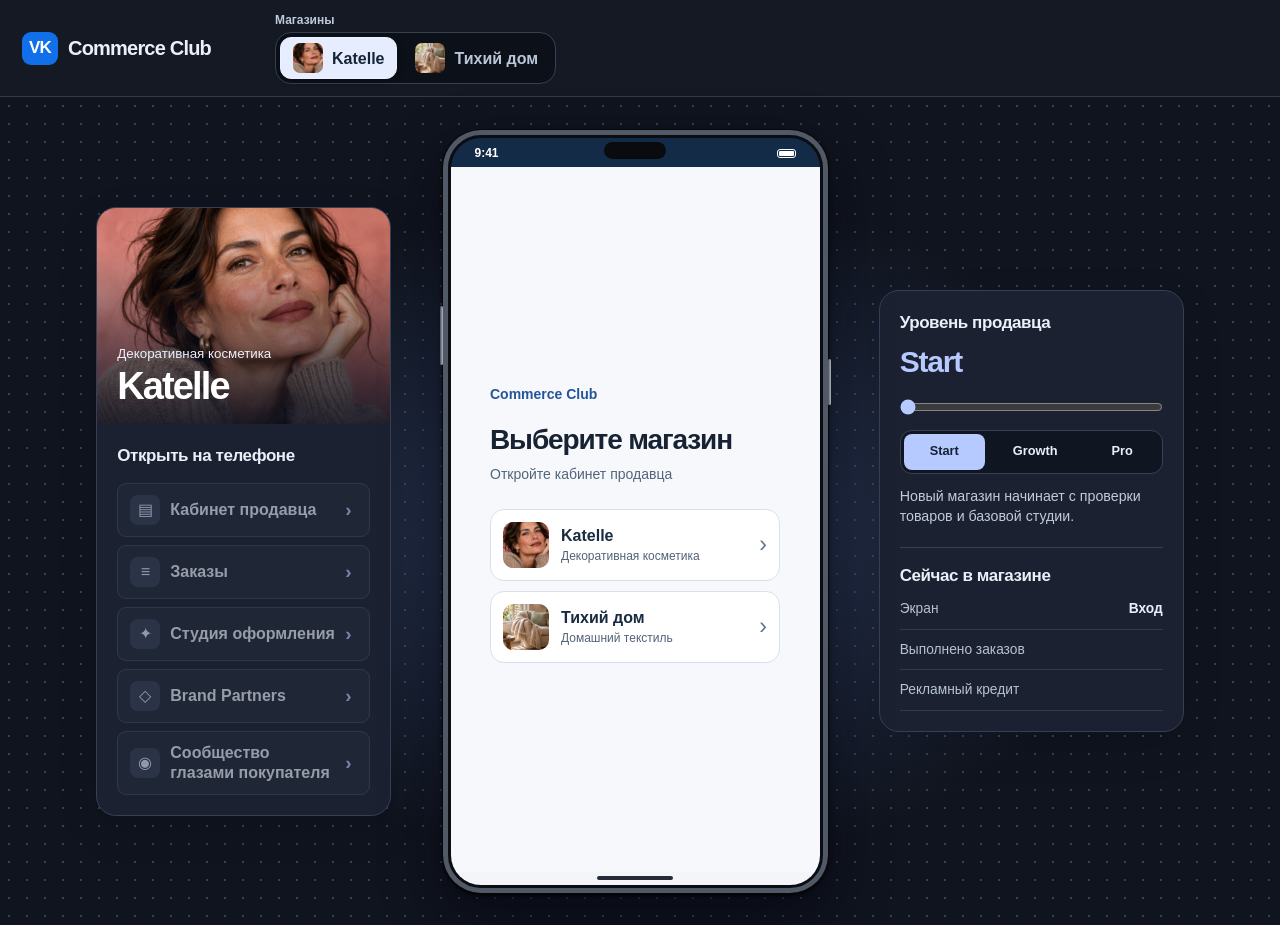
==== index.html @ 727bfdab "Опубликовать выбор кабинета Katelle или Тихий дом" ====
<!doctype html>
<html lang="ru"><head><base href="./releases/20390bb4bfc5965948802630af18fb8cf6c0f856/"><meta charset="utf-8"><meta name="viewport" content="width=device-width,initial-scale=1"><title>Commerce Club · Интерактивное демо</title><link rel="stylesheet" href="presentation.css"></head>
<body><header class="top"><div class="identity"><b>VK</b> Commerce Club</div>
<div class="shop-picker"><strong>Магазины</strong><div class="sellers" role="group" aria-label="Выбор продавца"><button data-shop="beauty" aria-pressed="true"><img width="30" height="30" src="studio/media/beauty-scene.webp" alt="">Katelle</button><button data-shop="home" aria-pressed="false"><img width="30" height="30" src="studio/media/home-scene.webp" alt="">Тихий дом</button></div></div></header>
<main class="stage"><section class="profile"><div class="profile-photo"><img id="scene" alt=""><div><small id="category"></small><h1 id="shop-name"></h1></div></div>
<div class="profile-info"><h2>Открыть на телефоне</h2><div class="routes"><button data-path="cabinet.html" data-hash="club"><span class="route-icon" aria-hidden="true">▤</span><span>Кабинет продавца</span></button><button data-path="cabinet.html" data-hash="orders"><span class="route-icon" aria-hidden="true">≡</span><span>Заказы</span></button><button data-path="studio/" data-hash="edit"><span class="route-icon" aria-hidden="true">✦</span><span>Студия оформления</span></button><button data-path="cabinet.html" data-hash="partner"><span class="route-icon" aria-hidden="true">◇</span><span>Brand Partners</span></button><button id="buyer-path" data-path="studio/" data-hash="store"><span class="route-icon" aria-hidden="true">◉</span><span>Сообщество глазами покупателя</span></button></div><p id="ready-note" hidden>Для открытия сообщества подтвердите остаток в студии.</p></div></section>
<div class="device"><div class="glass"><div class="status" aria-hidden="true"><span>9:41</span><i></i><span class="battery"></span></div><section id="login" class="login"><div class="login-content"><p class="login-brand">Commerce Club</p><h2>Выберите магазин</h2><p>Откройте кабинет продавца</p>
<div class="login-options">
<button data-login="beauty"><img src="studio/media/beauty-scene.webp" alt=""><span><strong>Katelle</strong><small>Декоративная косметика</small></span></button>
<button data-login="home"><img src="studio/media/home-scene.webp" alt=""><span><strong>Тихий дом</strong><small>Домашний текстиль</small></span></button>
</div></div></section><iframe hidden id="phone" title="Интерактивный магазин VK" allow="fullscreen"></iframe><div class="chin" aria-hidden="true"><i></i></div></div></div>
<aside class="panel"><div class="panel-heading"><h2>Уровень продавца</h2><output id="mode" for="level-control"></output></div>
<input id="level-control" aria-label="Пример уровня продавца" type="range" min="0" max="2" step="1" value="0">
<div class="stops" role="group" aria-label="Пример уровня"><button data-step="0">Start</button><button data-step="1">Growth</button><button data-step="2">Pro</button></div>
<p id="explain"></p><div class="live"><h2>Сейчас в магазине</h2><dl><div><dt>Экран</dt><dd id="screen">Вход</dd></div><div><dt>Выполнено заказов</dt><dd id="count"></dd></div><div><dt>Рекламный кредит</dt><dd id="credit-state"></dd></div></dl></div></aside></main><script type="module" src="presentation.js"></script></body></html>
---- presentation.css ----
* {box-sizing:border-box}
:root {font:16px/1.45 Inter,"Segoe UI",sans-serif;color:#ebeffa;background:#10141e;color-scheme:dark}
body {margin:0;--accent:#b6caff;--surface:#1b2130;--edge:#354057;--halo:#394d78}
body[data-shop=home] {--accent:#afdcc3;--halo:#3c5e51}
button,input {font:inherit}
button {cursor:pointer;color:inherit}
button:disabled {opacity:.55;cursor:default}
.top {min-height:72px;display:flex;align-items:center;gap:clamp(20px,5vw,80px);padding:12px max(22px,calc((100vw - 1250px)/2));background:#141923;border-bottom:1px solid #323b4c}
.identity {display:flex;align-items:center;gap:10px;font-size:20px;font-weight:700;letter-spacing:-.04em;white-space:nowrap}
.identity b {color:white;background:#126fea;border-radius:9px;padding:4px 7px;font-size:17px}
.sellers,.stops {display:flex;gap:5px}
.sellers button,.stops button {border:1px solid transparent;border-radius:10px;background:transparent;padding:5px 12px;display:flex;align-items:center;gap:9px}
.sellers img {width:30px;height:30px;border-radius:7px;object-fit:cover}
.sellers button[aria-pressed=true],.stops button[aria-pressed=true] {background:#303e55;border-color:#7283a0;color:white}
.stage {min-height:calc(100svh - 72px);display:grid;grid-template-columns:minmax(190px,295px) minmax(290px,385px) minmax(195px,305px);gap:clamp(22px,4vw,74px);justify-content:center;align-items:center;padding:24px;background-image:radial-gradient(ellipse at 50% 52%,color-mix(in srgb,var(--halo) 65%,transparent),transparent 56%),radial-gradient(#374052 1px,transparent 1px);background-size:auto,18px 18px}
.profile,.panel {background:var(--surface);border:1px solid var(--edge);border-radius:20px;box-shadow:0 14px 40px #080b121f;min-width:0}
.profile {overflow:hidden}
.profile-photo {position:relative;height:clamp(165px,24vh,250px);isolation:isolate}
.profile-photo img {width:100%;height:100%;object-fit:cover}
.profile-photo::after {content:"";position:absolute;inset:0;background:linear-gradient(transparent 20%,#0d1120dc);z-index:1}
.profile-photo div {position:absolute;z-index:2;bottom:17px;left:20px}
.profile-photo small {color:#edf0fa}
h1,h2,p,dl,dd {margin:0}
h1 {font-size:38px;line-height:1.12;letter-spacing:-.05em;color:white}
h2 {font-size:17px;letter-spacing:-.025em}
.profile-info,.panel {padding:20px}
.routes {display:grid;gap:6px;margin-top:14px}
.routes button {border:0;border-radius:9px;text-align:left;padding:11px 12px;background:#252d3e;display:flex;align-items:center;justify-content:space-between}
.routes button::after {content:"›";font-size:19px;line-height:1;color:var(--accent)}
.routes button[aria-current=page] {box-shadow:inset 3px 0 var(--accent);background:#303a50}
#ready-note,#explain {color:#c0cadb;font-size:.89rem;margin-top:12px}
.device {position:relative;justify-self:center;height:min(790px,calc(100svh - 120px));min-height:480px;aspect-ratio:0.49;max-width:100%;padding:6px;border-radius:46px;background:linear-gradient(115deg,#eff1f3 0%,#9298a3 8%,#373c48 42%,#bac0cb 73%,#535865);box-shadow:0 0 0 1px #07080b,0 2px 4px #000,0 24px 55px #040610a8}
.device::before,.device::after {content:"";position:absolute;background:linear-gradient(90deg,#494f59,#b1b6c1);border-radius:3px;width:3px}
.device::before {left:-3px;top:23%;height:59px}.device::after {right:-3px;top:30%;height:46px}
.glass {height:100%;display:flex;flex-direction:column;border:4px solid #0b0d12;border-radius:41px;overflow:hidden;background:#132b47}
.status {height:29px;flex:none;display:flex;align-items:center;justify-content:space-between;position:relative;padding:1px 24px 0;color:white;font:650 12px/1 "Segoe UI",sans-serif}
.status i {position:absolute;left:50%;top:4px;transform:translateX(-50%);width:62px;height:17px;background:#090b0e;border-radius:12px}
.battery {width:19px;height:9px;border:1px solid #fff;border-radius:3px;background:#fff;background-clip:content-box;padding:1px}
iframe {width:100%;min-height:0;flex:1;border:0;display:block;background:#f3f5f8;color-scheme:light}
.chin {height:13px;display:grid;place-items:center;background:#f3f5f8}.chin i {width:76px;height:4px;border-radius:4px;background:#252c38}
.panel-heading output {display:block;font-size:30px;font-weight:700;letter-spacing:-.04em;color:var(--accent);margin-top:4px}
input[type=range] {width:100%;accent-color:var(--accent);height:32px;margin:8px 0 0}
.stops {justify-content:space-between;gap:1px}
.stops button {font-size:.8rem;padding:6px 5px}
.live {margin-top:20px;border-top:1px solid var(--edge);padding-top:16px}
dl>div {display:flex;justify-content:space-between;align-items:baseline;gap:8px;border-bottom:1px solid #323b4b;padding:10px 0;font-size:.86rem}
dt {color:#b7c2d4}dd {text-align:right;font-weight:600}
:focus-visible {outline:3px solid #f8c067;outline-offset:2px}
button:hover:enabled {background:#39435a}
@media(min-width:761px) and (max-width:1030px) {
 .stage {grid-template-columns:minmax(195px,1fr) minmax(300px,365px);grid-template-rows:auto auto;align-content:center;gap:16px 32px}
 .profile,.panel {grid-column:1}.profile {align-self:end}.panel {align-self:start}
 .device {grid-column:2;grid-row:1/span 2}.profile-photo {height:135px}.live {margin-top:12px}
}
@media(max-width:760px) {
 body {height:100dvh;display:flex;flex-direction:column}
 .top {flex:none;min-height:0;padding:6px 10px;gap:8px;justify-content:space-between}
 .identity {font-size:14px;gap:5px}.identity b {font-size:13px;padding:3px 4px}
 .sellers {gap:2px}.sellers button {padding:4px;gap:4px;font-size:13px;min-height:36px}.sellers img {width:22px;height:22px}
 .stage {min-height:0;flex:1;display:flex;flex-direction:column;align-items:stretch;padding:0;gap:0;background:#141923}
 .profile,.live,#explain,.panel-heading output {display:none}
 .panel {order:-1;display:flex;align-items:center;justify-content:space-between;padding:3px 10px;border:0;border-radius:0}
 .panel-heading h2 {font-size:12px;max-width:75px;line-height:1.1}
 .stops button {min-height:33px}
 input[type=range] {position:absolute;width:1px;height:1px;clip-path:inset(50%)}
 input:focus-visible {position:static;width:42px;height:28px;clip-path:none}
 .device,.glass {height:auto;border:0;border-radius:0;padding:0;background:none;box-shadow:none}
 .device {flex:1;min-height:0;aspect-ratio:auto}.glass {height:100%}
 .device::before,.device::after,.status,.chin {display:none}
}
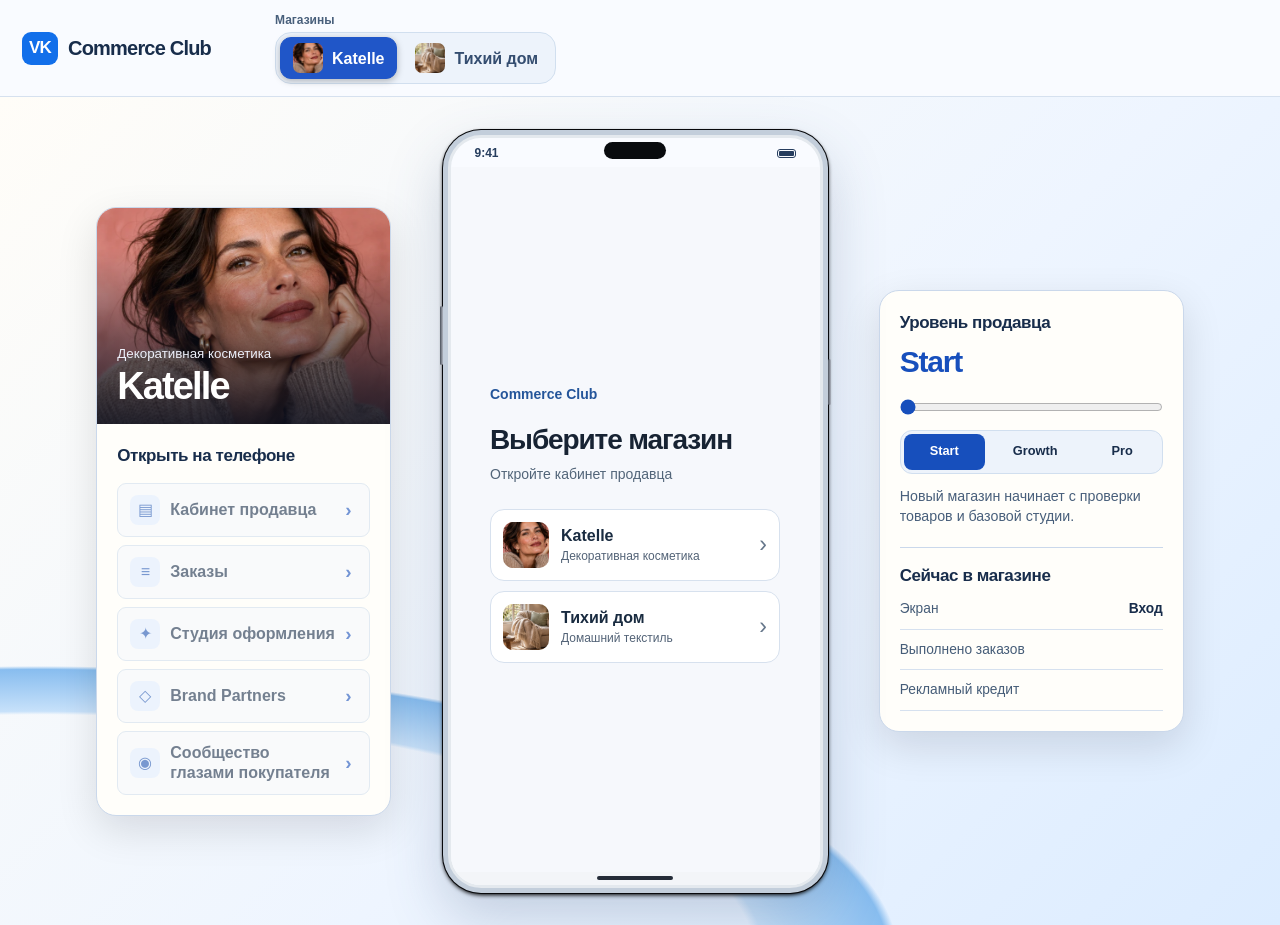
==== commit 97699d82: "Опубликовать палитру презентации Commerce Club" ====
--- a/index.html
+++ b/index.html
@@ -1,5 +1,5 @@
 <!doctype html>
-<html lang="ru"><head><base href="./releases/20390bb4bfc5965948802630af18fb8cf6c0f856/"><meta charset="utf-8"><meta name="viewport" content="width=device-width,initial-scale=1"><title>Commerce Club · Интерактивное демо</title><link rel="stylesheet" href="presentation.css"></head>
+<html lang="ru"><head><base href="./releases/a44e42876ee7a7addf6b52da69a56319443d5da6/"><meta charset="utf-8"><meta name="viewport" content="width=device-width,initial-scale=1"><title>Commerce Club · Интерактивное демо</title><link rel="stylesheet" href="presentation.css"></head>
 <body><header class="top"><div class="identity"><b>VK</b> Commerce Club</div>
 <div class="shop-picker"><strong>Магазины</strong><div class="sellers" role="group" aria-label="Выбор продавца"><button data-shop="beauty" aria-pressed="true"><img width="30" height="30" src="studio/media/beauty-scene.webp" alt="">Katelle</button><button data-shop="home" aria-pressed="false"><img width="30" height="30" src="studio/media/home-scene.webp" alt="">Тихий дом</button></div></div></header>
 <main class="stage"><section class="profile"><div class="profile-photo"><img id="scene" alt=""><div><small id="category"></small><h1 id="shop-name"></h1></div></div>
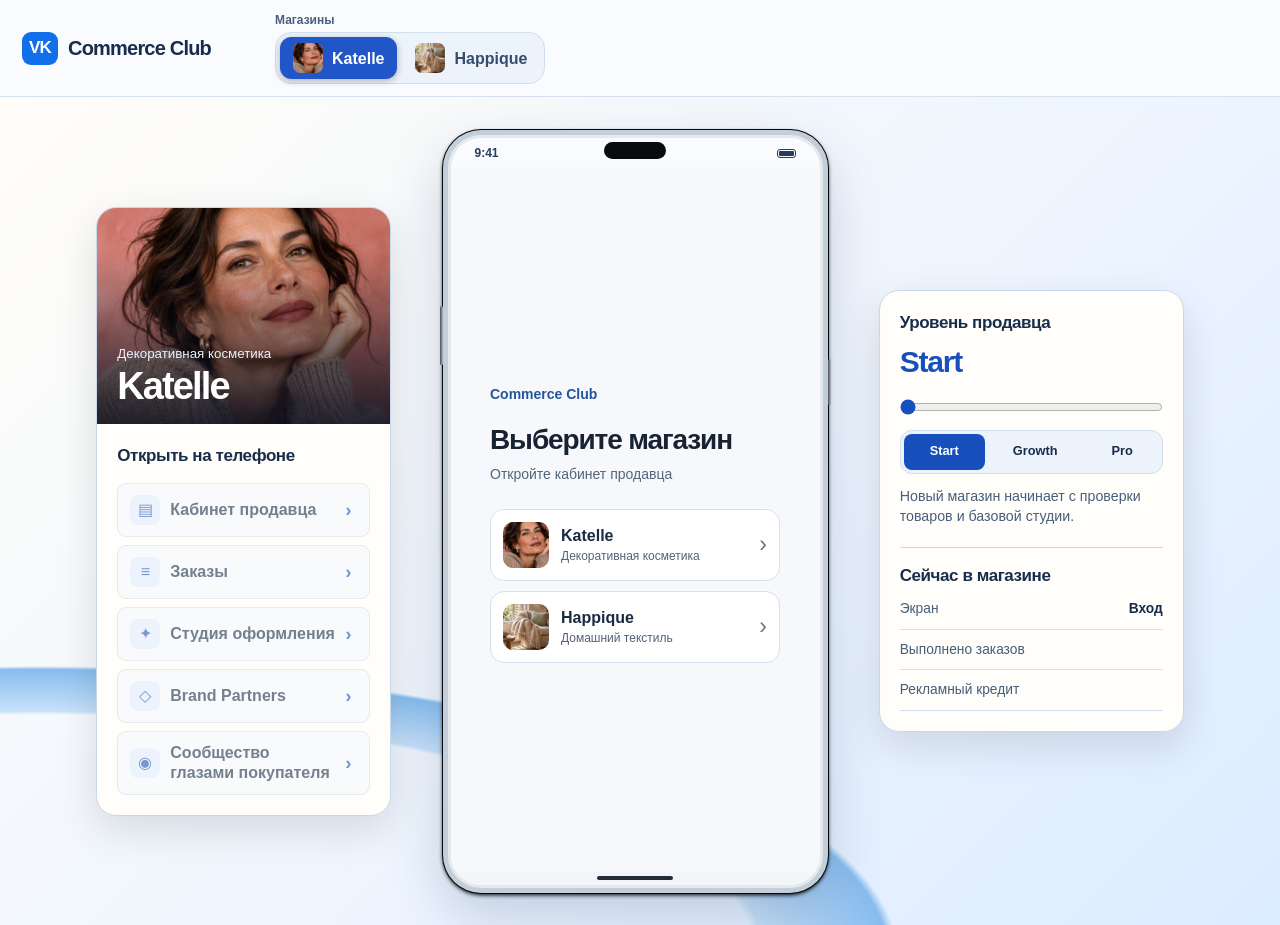
==== commit 743ba38e: "Обновить название магазина Happique" ====
--- a/index.html
+++ b/index.html
@@ -1,13 +1,13 @@
 <!doctype html>
-<html lang="ru"><head><base href="./releases/a44e42876ee7a7addf6b52da69a56319443d5da6/"><meta charset="utf-8"><meta name="viewport" content="width=device-width,initial-scale=1"><title>Commerce Club · Интерактивное демо</title><link rel="stylesheet" href="presentation.css"></head>
+<html lang="ru"><head><base href="./releases/effec1f9fd084f3419c1f1bebfd5da33e242f20c/"><meta charset="utf-8"><meta name="viewport" content="width=device-width,initial-scale=1"><title>Commerce Club · Интерактивное демо</title><link rel="stylesheet" href="presentation.css"></head>
 <body><header class="top"><div class="identity"><b>VK</b> Commerce Club</div>
-<div class="shop-picker"><strong>Магазины</strong><div class="sellers" role="group" aria-label="Выбор продавца"><button data-shop="beauty" aria-pressed="true"><img width="30" height="30" src="studio/media/beauty-scene.webp" alt="">Katelle</button><button data-shop="home" aria-pressed="false"><img width="30" height="30" src="studio/media/home-scene.webp" alt="">Тихий дом</button></div></div></header>
+<div class="shop-picker"><strong>Магазины</strong><div class="sellers" role="group" aria-label="Выбор продавца"><button data-shop="beauty" aria-pressed="true"><img width="30" height="30" src="studio/media/beauty-scene.webp" alt="">Katelle</button><button data-shop="home" aria-pressed="false"><img width="30" height="30" src="studio/media/home-scene.webp" alt="">Happique</button></div></div></header>
 <main class="stage"><section class="profile"><div class="profile-photo"><img id="scene" alt=""><div><small id="category"></small><h1 id="shop-name"></h1></div></div>
 <div class="profile-info"><h2>Открыть на телефоне</h2><div class="routes"><button data-path="cabinet.html" data-hash="club"><span class="route-icon" aria-hidden="true">▤</span><span>Кабинет продавца</span></button><button data-path="cabinet.html" data-hash="orders"><span class="route-icon" aria-hidden="true">≡</span><span>Заказы</span></button><button data-path="studio/" data-hash="edit"><span class="route-icon" aria-hidden="true">✦</span><span>Студия оформления</span></button><button data-path="cabinet.html" data-hash="partner"><span class="route-icon" aria-hidden="true">◇</span><span>Brand Partners</span></button><button id="buyer-path" data-path="studio/" data-hash="store"><span class="route-icon" aria-hidden="true">◉</span><span>Сообщество глазами покупателя</span></button></div><p id="ready-note" hidden>Для открытия сообщества подтвердите остаток в студии.</p></div></section>
 <div class="device"><div class="glass"><div class="status" aria-hidden="true"><span>9:41</span><i></i><span class="battery"></span></div><section id="login" class="login"><div class="login-content"><p class="login-brand">Commerce Club</p><h2>Выберите магазин</h2><p>Откройте кабинет продавца</p>
 <div class="login-options">
 <button data-login="beauty"><img src="studio/media/beauty-scene.webp" alt=""><span><strong>Katelle</strong><small>Декоративная косметика</small></span></button>
-<button data-login="home"><img src="studio/media/home-scene.webp" alt=""><span><strong>Тихий дом</strong><small>Домашний текстиль</small></span></button>
+<button data-login="home"><img src="studio/media/home-scene.webp" alt=""><span><strong>Happique</strong><small>Домашний текстиль</small></span></button>
 </div></div></section><iframe hidden id="phone" title="Интерактивный магазин VK" allow="fullscreen"></iframe><div class="chin" aria-hidden="true"><i></i></div></div></div>
 <aside class="panel"><div class="panel-heading"><h2>Уровень продавца</h2><output id="mode" for="level-control"></output></div>
 <input id="level-control" aria-label="Пример уровня продавца" type="range" min="0" max="2" step="1" value="0">
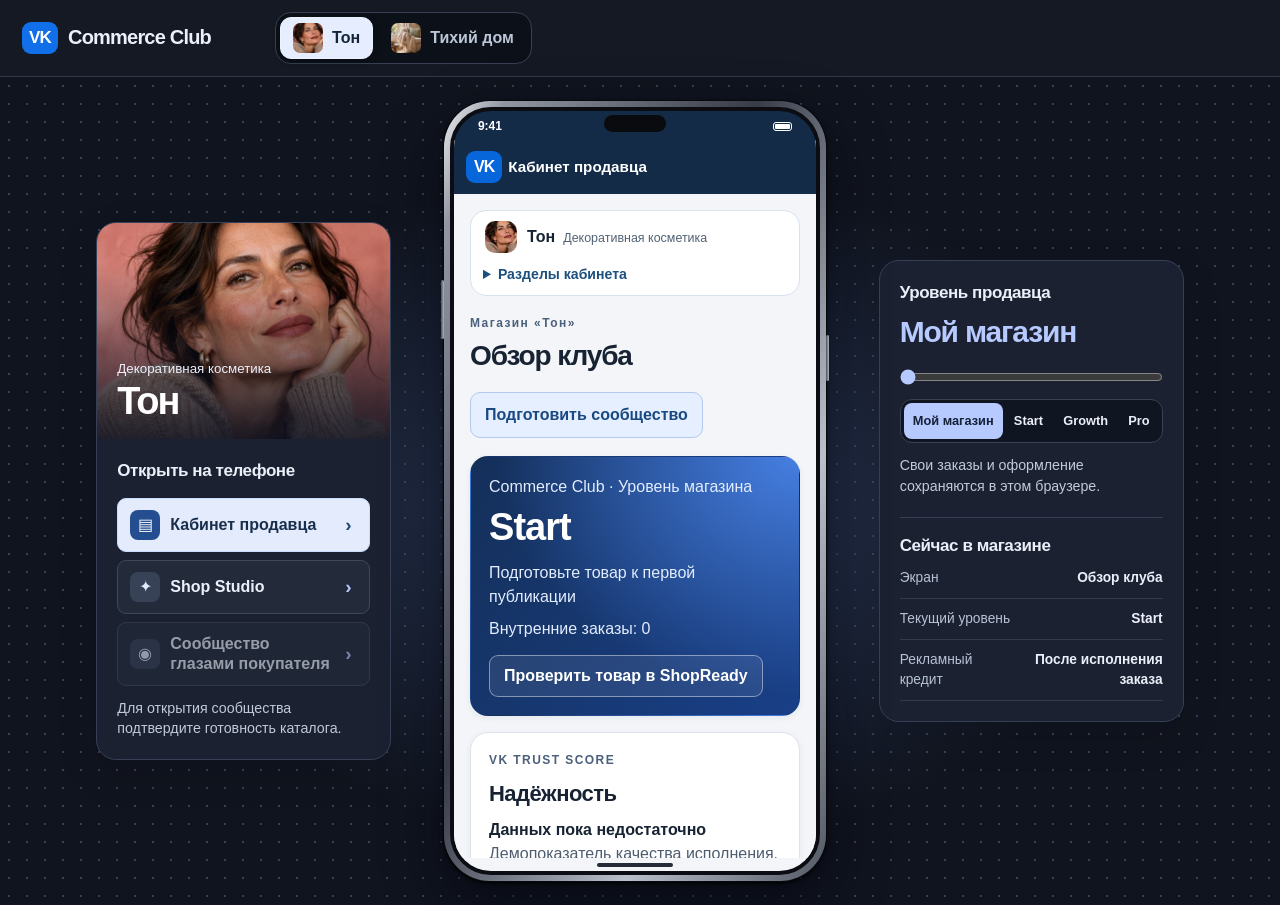
==== commit fc397d8e: "Publish merchant and Brand Partner demo paths" ====
--- a/index.html
+++ b/index.html
@@ -1,15 +1,11 @@
 <!doctype html>
-<html lang="ru"><head><base href="./releases/effec1f9fd084f3419c1f1bebfd5da33e242f20c/"><meta charset="utf-8"><meta name="viewport" content="width=device-width,initial-scale=1"><title>Commerce Club · Интерактивное демо</title><link rel="stylesheet" href="presentation.css"></head>
+<html lang="ru"><head><base href="./releases/e19059b3f07329af7d9ea71b241a99f8d11e6a4f/"><meta charset="utf-8"><meta name="viewport" content="width=device-width,initial-scale=1"><title>Commerce Club · Интерактивное демо</title><link rel="stylesheet" href="presentation.css"></head>
 <body><header class="top"><div class="identity"><b>VK</b> Commerce Club</div>
-<div class="shop-picker"><strong>Магазины</strong><div class="sellers" role="group" aria-label="Выбор продавца"><button data-shop="beauty" aria-pressed="true"><img width="30" height="30" src="studio/media/beauty-scene.webp" alt="">Katelle</button><button data-shop="home" aria-pressed="false"><img width="30" height="30" src="studio/media/home-scene.webp" alt="">Happique</button></div></div></header>
+<div class="sellers" role="group" aria-label="Выбор продавца"><button data-shop="beauty" aria-pressed="true"><img width="30" height="30" src="studio/media/beauty-scene.webp" alt="">Тон</button><button data-shop="home" aria-pressed="false"><img width="30" height="30" src="studio/media/home-scene.webp" alt="">Тихий дом</button></div></header>
 <main class="stage"><section class="profile"><div class="profile-photo"><img id="scene" alt=""><div><small id="category"></small><h1 id="shop-name"></h1></div></div>
-<div class="profile-info"><h2>Открыть на телефоне</h2><div class="routes"><button data-path="cabinet.html" data-hash="club"><span class="route-icon" aria-hidden="true">▤</span><span>Кабинет продавца</span></button><button data-path="cabinet.html" data-hash="orders"><span class="route-icon" aria-hidden="true">≡</span><span>Заказы</span></button><button data-path="studio/" data-hash="edit"><span class="route-icon" aria-hidden="true">✦</span><span>Студия оформления</span></button><button data-path="cabinet.html" data-hash="partner"><span class="route-icon" aria-hidden="true">◇</span><span>Brand Partners</span></button><button id="buyer-path" data-path="studio/" data-hash="store"><span class="route-icon" aria-hidden="true">◉</span><span>Сообщество глазами покупателя</span></button></div><p id="ready-note" hidden>Для открытия сообщества подтвердите остаток в студии.</p></div></section>
-<div class="device"><div class="glass"><div class="status" aria-hidden="true"><span>9:41</span><i></i><span class="battery"></span></div><section id="login" class="login"><div class="login-content"><p class="login-brand">Commerce Club</p><h2>Выберите магазин</h2><p>Откройте кабинет продавца</p>
-<div class="login-options">
-<button data-login="beauty"><img src="studio/media/beauty-scene.webp" alt=""><span><strong>Katelle</strong><small>Декоративная косметика</small></span></button>
-<button data-login="home"><img src="studio/media/home-scene.webp" alt=""><span><strong>Happique</strong><small>Домашний текстиль</small></span></button>
-</div></div></section><iframe hidden id="phone" title="Интерактивный магазин VK" allow="fullscreen"></iframe><div class="chin" aria-hidden="true"><i></i></div></div></div>
-<aside class="panel"><div class="panel-heading"><h2>Уровень продавца</h2><output id="mode" for="level-control"></output></div>
-<input id="level-control" aria-label="Пример уровня продавца" type="range" min="0" max="2" step="1" value="0">
-<div class="stops" role="group" aria-label="Пример уровня"><button data-step="0">Start</button><button data-step="1">Growth</button><button data-step="2">Pro</button></div>
-<p id="explain"></p><div class="live"><h2>Сейчас в магазине</h2><dl><div><dt>Экран</dt><dd id="screen">Вход</dd></div><div><dt>Выполнено заказов</dt><dd id="count"></dd></div><div><dt>Рекламный кредит</dt><dd id="credit-state"></dd></div></dl></div></aside></main><script type="module" src="presentation.js"></script></body></html>
+<div class="profile-info"><h2>Открыть на телефоне</h2><div class="routes"><button data-path="cabinet.html" data-hash="club"><span class="route-icon" aria-hidden="true">▤</span><span>Кабинет продавца</span></button><button data-path="studio/" data-hash="edit"><span class="route-icon" aria-hidden="true">✦</span><span>Shop Studio</span></button><button id="buyer-path" data-path="studio/" data-hash="store"><span class="route-icon" aria-hidden="true">◉</span><span>Сообщество глазами покупателя</span></button></div><p id="ready-note" hidden>Для открытия сообщества подтвердите готовность каталога.</p></div></section>
+<div class="device"><div class="glass"><div class="status" aria-hidden="true"><span>9:41</span><i></i><span class="battery"></span></div><iframe id="phone" title="Интерактивный магазин VK" allow="fullscreen"></iframe><div class="chin" aria-hidden="true"><i></i></div></div></div>
+<aside class="panel"><div class="panel-heading"><h2 id="mode-title">Уровень продавца</h2><output id="mode" for="level-control"></output></div>
+<input id="level-control" aria-label="Пример уровня продавца" type="range" min="0" max="3" step="1" value="0">
+<div class="stops" role="group" aria-label="Пример уровня"><button data-step="0">Мой магазин</button><button data-step="1">Start</button><button data-step="2">Growth</button><button data-step="3">Pro</button></div>
+<p id="explain"></p><div class="live"><h2>Сейчас в магазине</h2><dl><div><dt>Экран</dt><dd id="screen">Обзор клуба</dd></div><div><dt id="metric-label">Текущий уровень</dt><dd id="count"></dd></div><div><dt id="reward-label">Рекламный кредит</dt><dd id="credit-state"></dd></div></dl></div></aside></main><script type="module" src="presentation.js"></script></body></html>
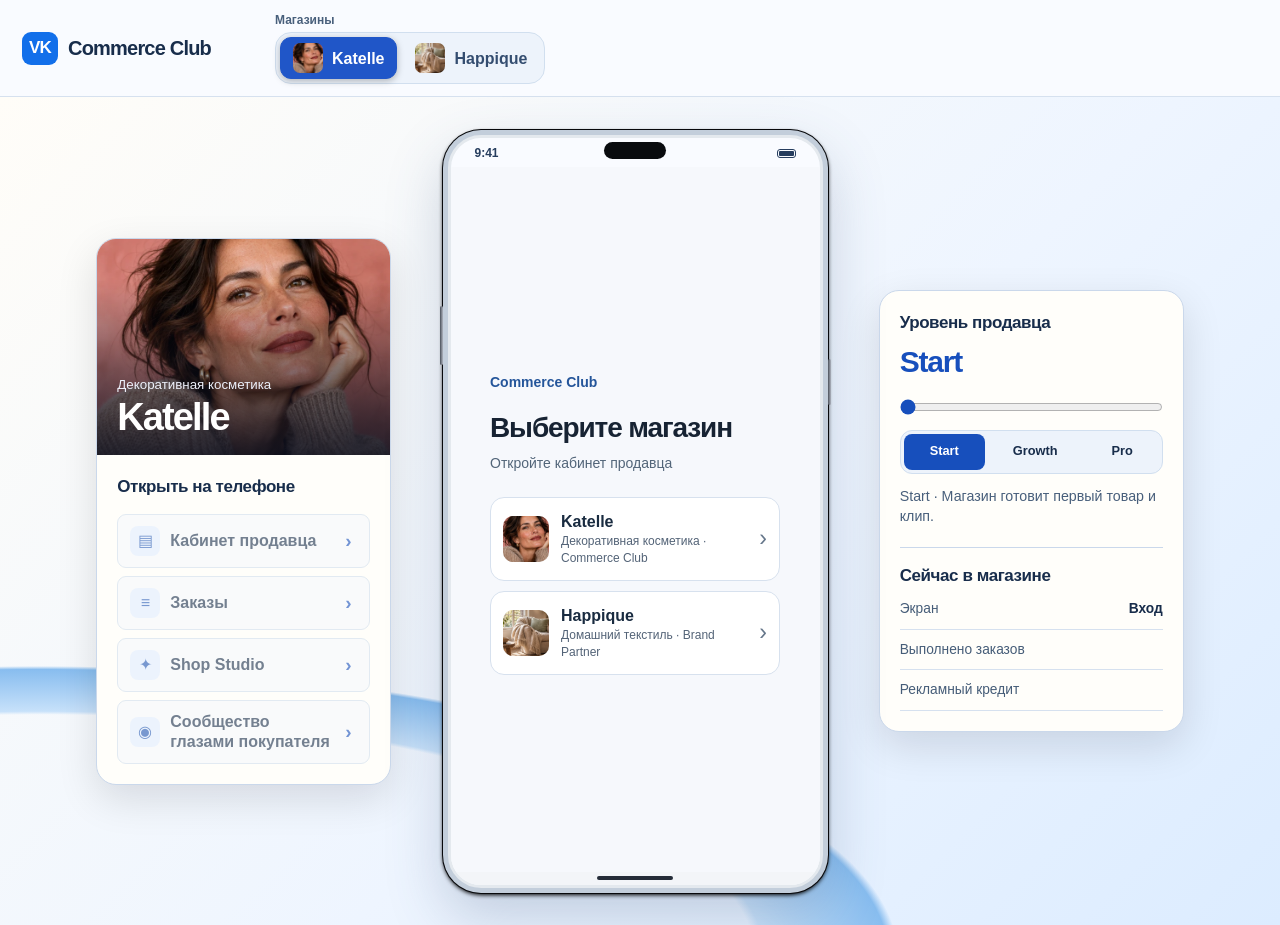
==== commit e58387e1: "Restore team design and publish merged seller journeys" ====
--- a/index.html
+++ b/index.html
@@ -1,11 +1,15 @@
 <!doctype html>
-<html lang="ru"><head><base href="./releases/e19059b3f07329af7d9ea71b241a99f8d11e6a4f/"><meta charset="utf-8"><meta name="viewport" content="width=device-width,initial-scale=1"><title>Commerce Club · Интерактивное демо</title><link rel="stylesheet" href="presentation.css"></head>
+<html lang="ru"><head><base href="./releases/c3c7b0f297327cb7d4923b3d4fe4987be9b98758/"><meta charset="utf-8"><meta name="viewport" content="width=device-width,initial-scale=1"><title>Commerce Club · Интерактивное демо</title><link rel="stylesheet" href="presentation.css"></head>
 <body><header class="top"><div class="identity"><b>VK</b> Commerce Club</div>
-<div class="sellers" role="group" aria-label="Выбор продавца"><button data-shop="beauty" aria-pressed="true"><img width="30" height="30" src="studio/media/beauty-scene.webp" alt="">Тон</button><button data-shop="home" aria-pressed="false"><img width="30" height="30" src="studio/media/home-scene.webp" alt="">Тихий дом</button></div></header>
+<div class="shop-picker"><strong>Магазины</strong><div class="sellers" role="group" aria-label="Выбор продавца"><button data-shop="beauty" aria-pressed="true"><img width="30" height="30" src="studio/media/beauty-scene.webp" alt="">Katelle</button><button data-shop="home" aria-pressed="false"><img width="30" height="30" src="studio/media/home-scene.webp" alt="">Happique</button></div></div></header>
 <main class="stage"><section class="profile"><div class="profile-photo"><img id="scene" alt=""><div><small id="category"></small><h1 id="shop-name"></h1></div></div>
-<div class="profile-info"><h2>Открыть на телефоне</h2><div class="routes"><button data-path="cabinet.html" data-hash="club"><span class="route-icon" aria-hidden="true">▤</span><span>Кабинет продавца</span></button><button data-path="studio/" data-hash="edit"><span class="route-icon" aria-hidden="true">✦</span><span>Shop Studio</span></button><button id="buyer-path" data-path="studio/" data-hash="store"><span class="route-icon" aria-hidden="true">◉</span><span>Сообщество глазами покупателя</span></button></div><p id="ready-note" hidden>Для открытия сообщества подтвердите готовность каталога.</p></div></section>
-<div class="device"><div class="glass"><div class="status" aria-hidden="true"><span>9:41</span><i></i><span class="battery"></span></div><iframe id="phone" title="Интерактивный магазин VK" allow="fullscreen"></iframe><div class="chin" aria-hidden="true"><i></i></div></div></div>
+<div class="profile-info"><h2>Открыть на телефоне</h2><div class="routes"><button data-path="cabinet.html" data-hash="club"><span class="route-icon" aria-hidden="true">▤</span><span>Кабинет продавца</span></button><button data-path="cabinet.html" data-hash="orders"><span class="route-icon" aria-hidden="true">≡</span><span>Заказы</span></button><button data-path="studio/" data-hash="edit"><span class="route-icon" aria-hidden="true">✦</span><span>Shop Studio</span></button><button data-path="cabinet.html" data-hash="partner"><span class="route-icon" aria-hidden="true">◇</span><span>Brand Partners</span></button><button id="buyer-path" data-path="studio/" data-hash="store"><span class="route-icon" aria-hidden="true">◉</span><span>Сообщество глазами покупателя</span></button></div><p id="ready-note" hidden>Для открытия сообщества подтвердите готовность каталога.</p></div></section>
+<div class="device"><div class="glass"><div class="status" aria-hidden="true"><span>9:41</span><i></i><span class="battery"></span></div><section id="login" class="login"><div class="login-content"><p class="login-brand">Commerce Club</p><h2>Выберите магазин</h2><p>Откройте кабинет продавца</p>
+<div class="login-options">
+<button data-login="beauty"><img src="studio/media/beauty-scene.webp" alt=""><span><strong>Katelle</strong><small>Декоративная косметика · Commerce Club</small></span></button>
+<button data-login="home"><img src="studio/media/home-scene.webp" alt=""><span><strong>Happique</strong><small>Домашний текстиль · Brand Partner</small></span></button>
+</div></div></section><iframe hidden id="phone" title="Интерактивный магазин VK" allow="fullscreen"></iframe><div class="chin" aria-hidden="true"><i></i></div></div></div>
 <aside class="panel"><div class="panel-heading"><h2 id="mode-title">Уровень продавца</h2><output id="mode" for="level-control"></output></div>
-<input id="level-control" aria-label="Пример уровня продавца" type="range" min="0" max="3" step="1" value="0">
-<div class="stops" role="group" aria-label="Пример уровня"><button data-step="0">Мой магазин</button><button data-step="1">Start</button><button data-step="2">Growth</button><button data-step="3">Pro</button></div>
-<p id="explain"></p><div class="live"><h2>Сейчас в магазине</h2><dl><div><dt>Экран</dt><dd id="screen">Обзор клуба</dd></div><div><dt id="metric-label">Текущий уровень</dt><dd id="count"></dd></div><div><dt id="reward-label">Рекламный кредит</dt><dd id="credit-state"></dd></div></dl></div></aside></main><script type="module" src="presentation.js"></script></body></html>
+<input id="level-control" aria-label="Пример уровня продавца" type="range" min="0" max="2" step="1" value="0">
+<div class="stops" role="group" aria-label="Пример уровня"><button data-step="0">Start</button><button data-step="1">Growth</button><button data-step="2">Pro</button></div>
+<p id="explain"></p><div class="live"><h2>Сейчас в магазине</h2><dl><div><dt>Экран</dt><dd id="screen">Вход</dd></div><div><dt id="metric-label">Выполнено заказов</dt><dd id="count"></dd></div><div><dt id="reward-label">Рекламный кредит</dt><dd id="credit-state"></dd></div></dl></div></aside></main><script type="module" src="presentation.js"></script></body></html>
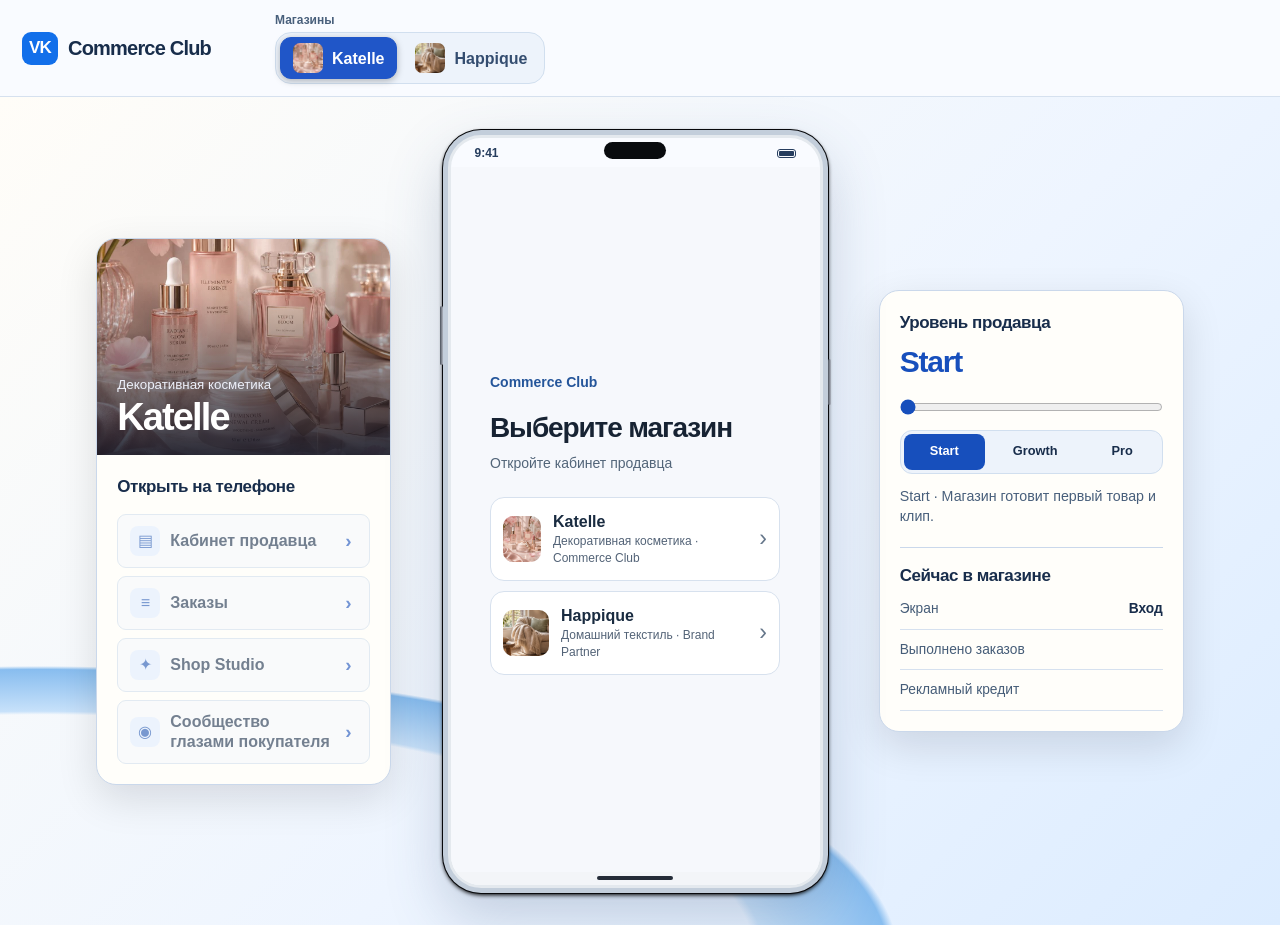
==== commit 619ff9ea: "Update Katelle photography" ====
--- a/index.html
+++ b/index.html
@@ -1,5 +1,5 @@
 <!doctype html>
-<html lang="ru"><head><base href="./releases/c3c7b0f297327cb7d4923b3d4fe4987be9b98758/"><meta charset="utf-8"><meta name="viewport" content="width=device-width,initial-scale=1"><title>Commerce Club · Интерактивное демо</title><link rel="stylesheet" href="presentation.css"></head>
+<html lang="ru"><head><base href="./releases/fd3b2d637d70807e52e01f9d325dbb7a2c9d3b03/"><meta charset="utf-8"><meta name="viewport" content="width=device-width,initial-scale=1"><title>Commerce Club · Интерактивное демо</title><link rel="stylesheet" href="presentation.css"></head>
 <body><header class="top"><div class="identity"><b>VK</b> Commerce Club</div>
 <div class="shop-picker"><strong>Магазины</strong><div class="sellers" role="group" aria-label="Выбор продавца"><button data-shop="beauty" aria-pressed="true"><img width="30" height="30" src="studio/media/beauty-scene.webp" alt="">Katelle</button><button data-shop="home" aria-pressed="false"><img width="30" height="30" src="studio/media/home-scene.webp" alt="">Happique</button></div></div></header>
 <main class="stage"><section class="profile"><div class="profile-photo"><img id="scene" alt=""><div><small id="category"></small><h1 id="shop-name"></h1></div></div>
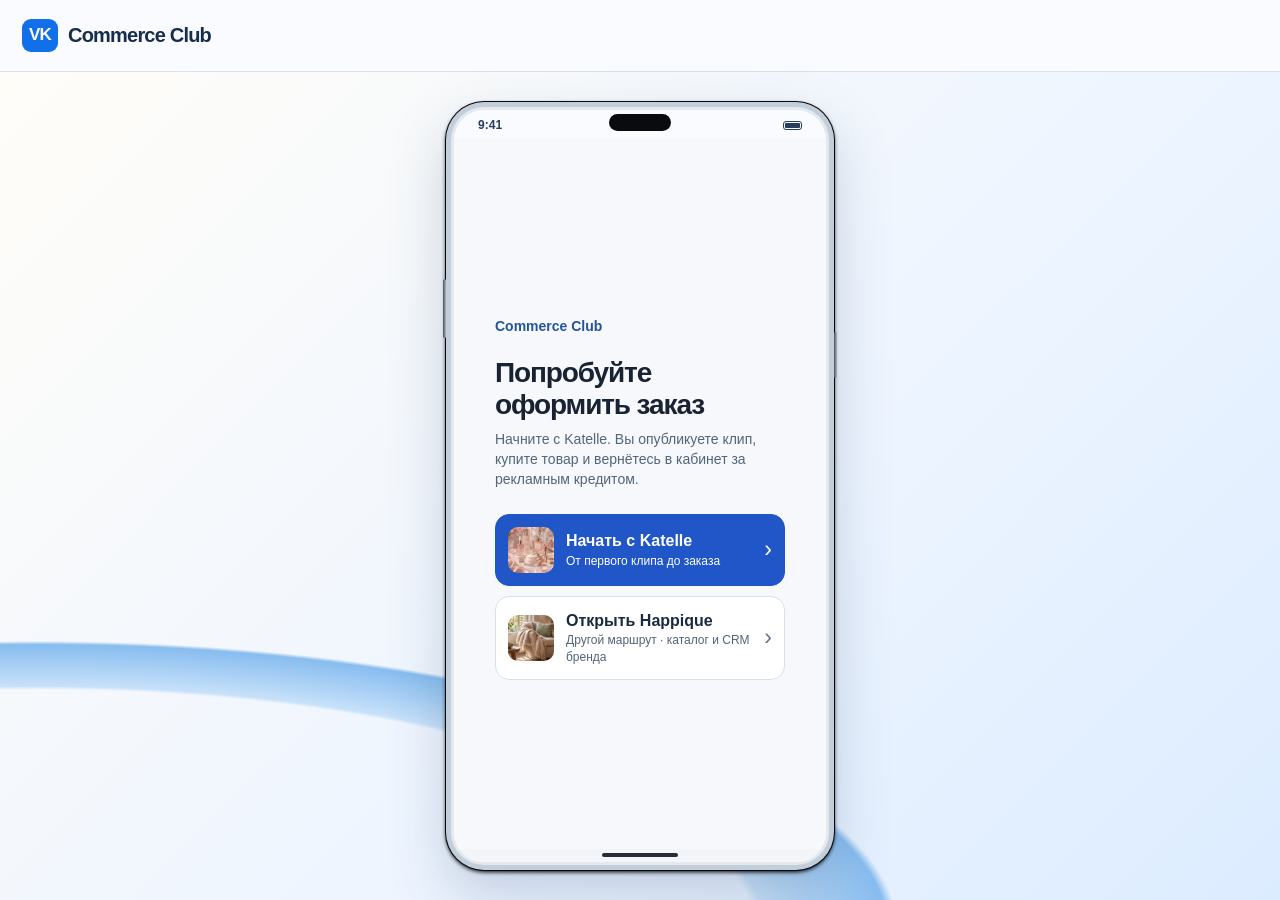
==== commit c3942183: "Publish guided demo navigation" ====
--- a/index.html
+++ b/index.html
@@ -1,14 +1,14 @@
 <!doctype html>
-<html lang="ru"><head><base href="./releases/fd3b2d637d70807e52e01f9d325dbb7a2c9d3b03/"><meta charset="utf-8"><meta name="viewport" content="width=device-width,initial-scale=1"><title>Commerce Club · Интерактивное демо</title><link rel="stylesheet" href="presentation.css"></head>
+<html lang="ru"><head><base href="./releases/cb9e116e784eb3697a432ee3b4713bbbef886c1a/"><meta charset="utf-8"><meta name="viewport" content="width=device-width,initial-scale=1"><title>Commerce Club · Интерактивное демо</title><link rel="stylesheet" href="presentation.css"></head>
 <body><header class="top"><div class="identity"><b>VK</b> Commerce Club</div>
 <div class="shop-picker"><strong>Магазины</strong><div class="sellers" role="group" aria-label="Выбор продавца"><button data-shop="beauty" aria-pressed="true"><img width="30" height="30" src="studio/media/beauty-scene.webp" alt="">Katelle</button><button data-shop="home" aria-pressed="false"><img width="30" height="30" src="studio/media/home-scene.webp" alt="">Happique</button></div></div></header>
 <main class="stage"><section class="profile"><div class="profile-photo"><img id="scene" alt=""><div><small id="category"></small><h1 id="shop-name"></h1></div></div>
-<div class="profile-info"><h2>Открыть на телефоне</h2><div class="routes"><button data-path="cabinet.html" data-hash="club"><span class="route-icon" aria-hidden="true">▤</span><span>Кабинет продавца</span></button><button data-path="cabinet.html" data-hash="orders"><span class="route-icon" aria-hidden="true">≡</span><span>Заказы</span></button><button data-path="studio/" data-hash="edit"><span class="route-icon" aria-hidden="true">✦</span><span>Shop Studio</span></button><button data-path="cabinet.html" data-hash="partner"><span class="route-icon" aria-hidden="true">◇</span><span>Brand Partners</span></button><button id="buyer-path" data-path="studio/" data-hash="store"><span class="route-icon" aria-hidden="true">◉</span><span>Сообщество глазами покупателя</span></button></div><p id="ready-note" hidden>Для открытия сообщества подтвердите готовность каталога.</p></div></section>
-<div class="device"><div class="glass"><div class="status" aria-hidden="true"><span>9:41</span><i></i><span class="battery"></span></div><section id="login" class="login"><div class="login-content"><p class="login-brand">Commerce Club</p><h2>Выберите магазин</h2><p>Откройте кабинет продавца</p>
+<div class="profile-info"><h2>Перейти к экрану</h2><div class="routes"><button data-path="cabinet.html" data-hash="club"><span class="route-icon" aria-hidden="true">▤</span><span>Кабинет продавца</span></button><button data-path="cabinet.html" data-hash="orders"><span class="route-icon" aria-hidden="true">≡</span><span>Заказы</span></button><button data-path="studio/" data-hash="edit"><span class="route-icon" aria-hidden="true">✦</span><span>Shop Studio</span></button><button data-path="cabinet.html" data-hash="partner"><span class="route-icon" aria-hidden="true">◇</span><span>Brand Partners</span></button><button id="buyer-path" data-path="studio/" data-hash="store"><span class="route-icon" aria-hidden="true">◉</span><span>Сообщество глазами покупателя</span></button></div><p id="ready-note" hidden>Для открытия сообщества подтвердите готовность каталога.</p></div></section>
+<div class="device"><div class="glass"><div class="status" aria-hidden="true"><span>9:41</span><i></i><span class="battery"></span></div><section id="login" class="login"><div class="login-content"><p class="login-brand">Commerce Club</p><h2>Попробуйте оформить заказ</h2><p>Начните с Katelle. Вы опубликуете клип, купите товар и вернётесь в кабинет за рекламным кредитом.</p>
 <div class="login-options">
-<button data-login="beauty"><img src="studio/media/beauty-scene.webp" alt=""><span><strong>Katelle</strong><small>Декоративная косметика · Commerce Club</small></span></button>
-<button data-login="home"><img src="studio/media/home-scene.webp" alt=""><span><strong>Happique</strong><small>Домашний текстиль · Brand Partner</small></span></button>
-</div></div></section><iframe hidden id="phone" title="Интерактивный магазин VK" allow="fullscreen"></iframe><div class="chin" aria-hidden="true"><i></i></div></div></div>
+<button data-login="beauty"><img src="studio/media/beauty-scene.webp" alt=""><span><strong>Начать с Katelle</strong><small>От первого клипа до заказа</small></span></button>
+<button data-login="home"><img src="studio/media/home-scene.webp" alt=""><span><strong>Открыть Happique</strong><small>Другой маршрут · каталог и CRM бренда</small></span></button>
+</div></div></section><div id="guide" class="guide" hidden><p aria-live="polite" id="guide-text"></p><button type="button" id="locate">Показать где</button></div><iframe hidden id="phone" title="Интерактивный магазин VK" allow="fullscreen"></iframe><div class="chin" aria-hidden="true"><i></i></div></div></div>
 <aside class="panel"><div class="panel-heading"><h2 id="mode-title">Уровень продавца</h2><output id="mode" for="level-control"></output></div>
 <input id="level-control" aria-label="Пример уровня продавца" type="range" min="0" max="2" step="1" value="0">
 <div class="stops" role="group" aria-label="Пример уровня"><button data-step="0">Start</button><button data-step="1">Growth</button><button data-step="2">Pro</button></div>
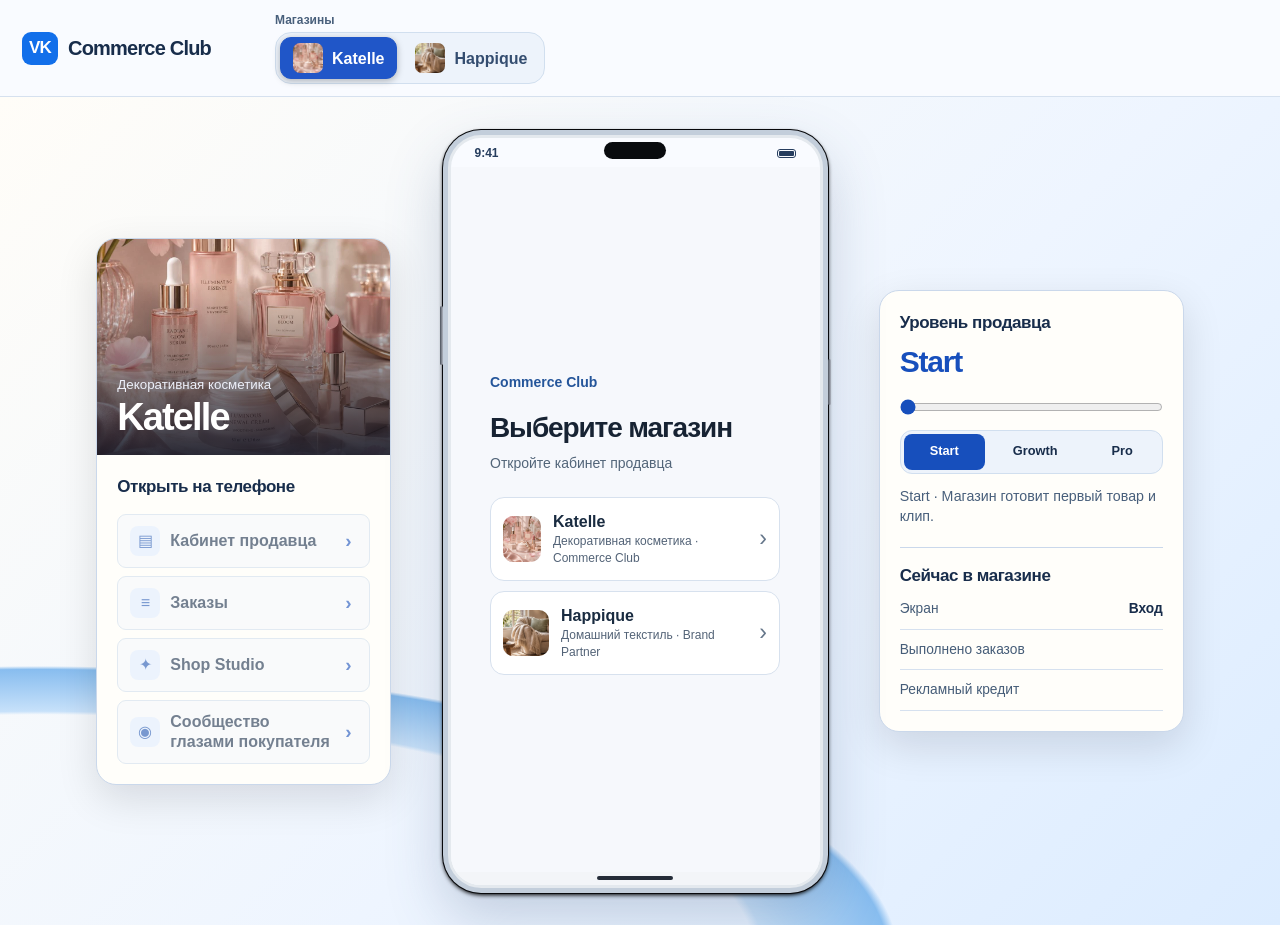
==== commit 1485d05a: "Restore previous demo navigation" ====
--- a/index.html
+++ b/index.html
@@ -1,14 +1,14 @@
 <!doctype html>
-<html lang="ru"><head><base href="./releases/cb9e116e784eb3697a432ee3b4713bbbef886c1a/"><meta charset="utf-8"><meta name="viewport" content="width=device-width,initial-scale=1"><title>Commerce Club · Интерактивное демо</title><link rel="stylesheet" href="presentation.css"></head>
+<html lang="ru"><head><base href="./releases/fd3b2d637d70807e52e01f9d325dbb7a2c9d3b03/"><meta charset="utf-8"><meta name="viewport" content="width=device-width,initial-scale=1"><title>Commerce Club · Интерактивное демо</title><link rel="stylesheet" href="presentation.css"></head>
 <body><header class="top"><div class="identity"><b>VK</b> Commerce Club</div>
 <div class="shop-picker"><strong>Магазины</strong><div class="sellers" role="group" aria-label="Выбор продавца"><button data-shop="beauty" aria-pressed="true"><img width="30" height="30" src="studio/media/beauty-scene.webp" alt="">Katelle</button><button data-shop="home" aria-pressed="false"><img width="30" height="30" src="studio/media/home-scene.webp" alt="">Happique</button></div></div></header>
 <main class="stage"><section class="profile"><div class="profile-photo"><img id="scene" alt=""><div><small id="category"></small><h1 id="shop-name"></h1></div></div>
-<div class="profile-info"><h2>Перейти к экрану</h2><div class="routes"><button data-path="cabinet.html" data-hash="club"><span class="route-icon" aria-hidden="true">▤</span><span>Кабинет продавца</span></button><button data-path="cabinet.html" data-hash="orders"><span class="route-icon" aria-hidden="true">≡</span><span>Заказы</span></button><button data-path="studio/" data-hash="edit"><span class="route-icon" aria-hidden="true">✦</span><span>Shop Studio</span></button><button data-path="cabinet.html" data-hash="partner"><span class="route-icon" aria-hidden="true">◇</span><span>Brand Partners</span></button><button id="buyer-path" data-path="studio/" data-hash="store"><span class="route-icon" aria-hidden="true">◉</span><span>Сообщество глазами покупателя</span></button></div><p id="ready-note" hidden>Для открытия сообщества подтвердите готовность каталога.</p></div></section>
-<div class="device"><div class="glass"><div class="status" aria-hidden="true"><span>9:41</span><i></i><span class="battery"></span></div><section id="login" class="login"><div class="login-content"><p class="login-brand">Commerce Club</p><h2>Попробуйте оформить заказ</h2><p>Начните с Katelle. Вы опубликуете клип, купите товар и вернётесь в кабинет за рекламным кредитом.</p>
+<div class="profile-info"><h2>Открыть на телефоне</h2><div class="routes"><button data-path="cabinet.html" data-hash="club"><span class="route-icon" aria-hidden="true">▤</span><span>Кабинет продавца</span></button><button data-path="cabinet.html" data-hash="orders"><span class="route-icon" aria-hidden="true">≡</span><span>Заказы</span></button><button data-path="studio/" data-hash="edit"><span class="route-icon" aria-hidden="true">✦</span><span>Shop Studio</span></button><button data-path="cabinet.html" data-hash="partner"><span class="route-icon" aria-hidden="true">◇</span><span>Brand Partners</span></button><button id="buyer-path" data-path="studio/" data-hash="store"><span class="route-icon" aria-hidden="true">◉</span><span>Сообщество глазами покупателя</span></button></div><p id="ready-note" hidden>Для открытия сообщества подтвердите готовность каталога.</p></div></section>
+<div class="device"><div class="glass"><div class="status" aria-hidden="true"><span>9:41</span><i></i><span class="battery"></span></div><section id="login" class="login"><div class="login-content"><p class="login-brand">Commerce Club</p><h2>Выберите магазин</h2><p>Откройте кабинет продавца</p>
 <div class="login-options">
-<button data-login="beauty"><img src="studio/media/beauty-scene.webp" alt=""><span><strong>Начать с Katelle</strong><small>От первого клипа до заказа</small></span></button>
-<button data-login="home"><img src="studio/media/home-scene.webp" alt=""><span><strong>Открыть Happique</strong><small>Другой маршрут · каталог и CRM бренда</small></span></button>
-</div></div></section><div id="guide" class="guide" hidden><p aria-live="polite" id="guide-text"></p><button type="button" id="locate">Показать где</button></div><iframe hidden id="phone" title="Интерактивный магазин VK" allow="fullscreen"></iframe><div class="chin" aria-hidden="true"><i></i></div></div></div>
+<button data-login="beauty"><img src="studio/media/beauty-scene.webp" alt=""><span><strong>Katelle</strong><small>Декоративная косметика · Commerce Club</small></span></button>
+<button data-login="home"><img src="studio/media/home-scene.webp" alt=""><span><strong>Happique</strong><small>Домашний текстиль · Brand Partner</small></span></button>
+</div></div></section><iframe hidden id="phone" title="Интерактивный магазин VK" allow="fullscreen"></iframe><div class="chin" aria-hidden="true"><i></i></div></div></div>
 <aside class="panel"><div class="panel-heading"><h2 id="mode-title">Уровень продавца</h2><output id="mode" for="level-control"></output></div>
 <input id="level-control" aria-label="Пример уровня продавца" type="range" min="0" max="2" step="1" value="0">
 <div class="stops" role="group" aria-label="Пример уровня"><button data-step="0">Start</button><button data-step="1">Growth</button><button data-step="2">Pro</button></div>
